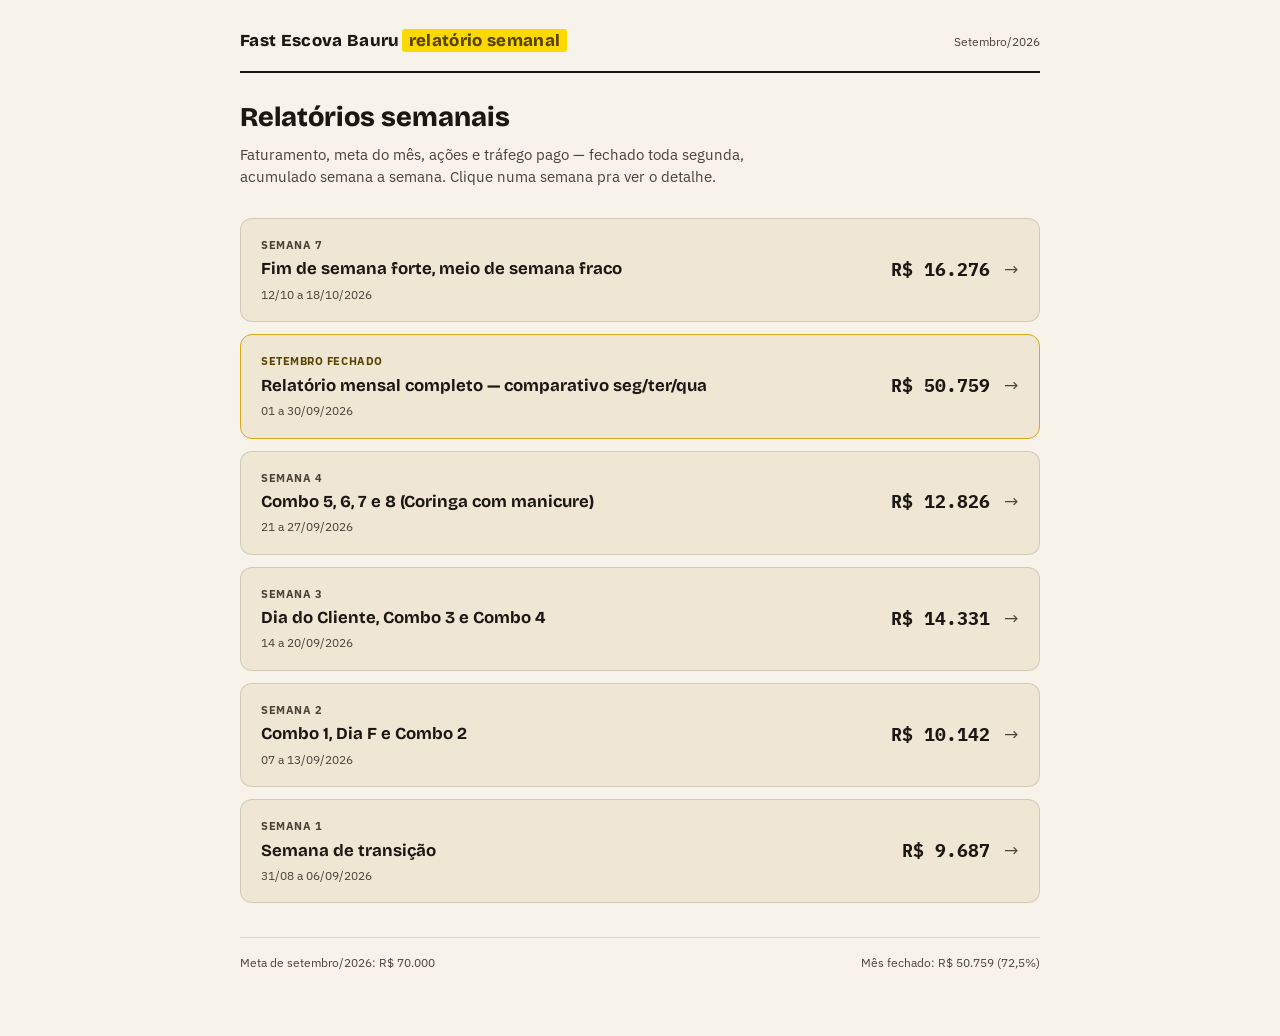
==== index.html @ acc4e612 "Semana 7 (12 a 18/10) no formato do site + meta do mês" ====
<!doctype html>
<html lang="pt-BR">
<head>
<meta charset="utf-8">
<meta name="viewport" content="width=device-width, initial-scale=1">
<title>Relatórios Semanais · Fast Escova Bauru</title>
<link rel="preconnect" href="https://fonts.googleapis.com">
<link rel="preconnect" href="https://fonts.gstatic.com" crossorigin>
<link href="https://fonts.googleapis.com/css2?family=Bricolage+Grotesque:opsz,wght@12..96,400..800&family=IBM+Plex+Sans:wght@400;500;600;700&family=IBM+Plex+Mono:wght@400;500;600&display=swap" rel="stylesheet">
<link rel="stylesheet" href="style.css">
</head>
<body>
<div class="page">

  <div class="masthead">
    <div class="brand">Fast Escova Bauru<span>relatório semanal</span></div>
    <div class="meta">Setembro/2026</div>
  </div>

  <div class="hero">
    <h1>Relatórios semanais</h1>
    <p>Faturamento, meta do mês, ações e tráfego pago — fechado toda segunda, acumulado semana a semana. Clique numa semana pra ver o detalhe.</p>
  </div>

  <div class="weeks">
    <a class="week-card" href="semana-07.html">
      <div class="wk-left">
        <span class="wk-num">Semana 7</span>
        <span class="wk-title">Fim de semana forte, meio de semana fraco</span>
        <span class="wk-range">12/10 a 18/10/2026</span>
      </div>
      <div class="wk-right">
        <span class="wk-amt num">R$ 16.276</span>
        <span class="wk-arrow">→</span>
      </div>
    </a>
    <a class="week-card" href="mensal-setembro.html" style="border-color:var(--gold); background:var(--gold-bg, var(--surface-2));">
      <div class="wk-left">
        <span class="wk-num" style="color:var(--gold-ink, inherit)">Setembro fechado</span>
        <span class="wk-title">Relatório mensal completo — comparativo seg/ter/qua</span>
        <span class="wk-range">01 a 30/09/2026</span>
      </div>
      <div class="wk-right">
        <span class="wk-amt num">R$ 50.759</span>
        <span class="wk-arrow">→</span>
      </div>
    </a>
    <a class="week-card" href="semana-04.html">
      <div class="wk-left">
        <span class="wk-num">Semana 4</span>
        <span class="wk-title">Combo 5, 6, 7 e 8 (Coringa com manicure)</span>
        <span class="wk-range">21 a 27/09/2026</span>
      </div>
      <div class="wk-right">
        <span class="wk-amt num">R$ 12.826</span>
        <span class="wk-arrow">→</span>
      </div>
    </a>
    <a class="week-card" href="semana-03.html">
      <div class="wk-left">
        <span class="wk-num">Semana 3</span>
        <span class="wk-title">Dia do Cliente, Combo 3 e Combo 4</span>
        <span class="wk-range">14 a 20/09/2026</span>
      </div>
      <div class="wk-right">
        <span class="wk-amt num">R$ 14.331</span>
        <span class="wk-arrow">→</span>
      </div>
    </a>
    <a class="week-card" href="semana-02.html">
      <div class="wk-left">
        <span class="wk-num">Semana 2</span>
        <span class="wk-title">Combo 1, Dia F e Combo 2</span>
        <span class="wk-range">07 a 13/09/2026</span>
      </div>
      <div class="wk-right">
        <span class="wk-amt num">R$ 10.142</span>
        <span class="wk-arrow">→</span>
      </div>
    </a>
    <a class="week-card" href="semana-01.html">
      <div class="wk-left">
        <span class="wk-num">Semana 1</span>
        <span class="wk-title">Semana de transição</span>
        <span class="wk-range">31/08 a 06/09/2026</span>
      </div>
      <div class="wk-right">
        <span class="wk-amt num">R$ 9.687</span>
        <span class="wk-arrow">→</span>
      </div>
    </a>
  </div>

  <footer>
    <span>Meta de setembro/2026: R$ 70.000</span>
    <span>Mês fechado: R$ 50.759 (72,5%)</span>
  </footer>

</div>
</body>
</html>
---- style.css ----
:root{
  --ink:#1C1712; --ink-soft:#4A4137;
  --cream:#F7F3EA; --cream-2:#EFE7D4; --cream-3:#E4D9C0;
  --gold:#D9A916; --gold-bright:#FCDA00; --gold-ink:#5A4300;
  --good:#3F7D53; --good-bg:#E4EEE3;
  --warn:#B5502E; --warn-bg:#F3E2D8;
  --line: rgba(28,23,18,0.14);
  --surface: var(--cream); --surface-2: var(--cream-2); --surface-3: var(--cream-3);
  --text: var(--ink); --text-soft: var(--ink-soft);
  --shadow: 0 1px 2px rgba(28,23,18,0.06), 0 6px 20px -8px rgba(28,23,18,0.18);
}
@media (prefers-color-scheme: dark){
  :root:not([data-theme="light"]){
    --ink:#F3ECDD; --ink-soft:#C9BFA9;
    --cream:#171310; --cream-2:#211B14; --cream-3:#2C2419;
    --gold:#F0C231; --gold-bright:#FCDA00; --gold-ink:#1E1600;
    --good:#7FC494; --good-bg:#1C2B20;
    --warn:#E38F63; --warn-bg:#33211A;
    --line: rgba(243,236,221,0.14);
    --surface: var(--cream); --surface-2: var(--cream-2); --surface-3: var(--cream-3);
    --text: var(--ink); --text-soft: var(--ink-soft);
    --shadow: 0 1px 2px rgba(0,0,0,0.3), 0 10px 26px -10px rgba(0,0,0,0.5);
  }
}
:root[data-theme="dark"]{
  --ink:#F3ECDD; --ink-soft:#C9BFA9;
  --cream:#171310; --cream-2:#211B14; --cream-3:#2C2419;
  --gold:#F0C231; --gold-bright:#FCDA00; --gold-ink:#1E1600;
  --good:#7FC494; --good-bg:#1C2B20;
  --warn:#E38F63; --warn-bg:#33211A;
  --line: rgba(243,236,221,0.14);
  --surface: var(--cream); --surface-2: var(--cream-2); --surface-3: var(--cream-3);
  --text: var(--ink); --text-soft: var(--ink-soft);
  --shadow: 0 1px 2px rgba(0,0,0,0.3), 0 10px 26px -10px rgba(0,0,0,0.5);
}

*{box-sizing:border-box;}
html{color-scheme: light dark;}
body{
  margin:0; background:var(--surface); color:var(--text);
  font-family:'IBM Plex Sans', ui-sans-serif, system-ui, sans-serif;
  line-height:1.5; -webkit-font-smoothing:antialiased;
}
.num{font-family:'IBM Plex Mono', ui-monospace, monospace; font-variant-numeric: tabular-nums;}
h1,h2,h3{font-family:'Bricolage Grotesque', ui-sans-serif, sans-serif; text-wrap:balance; margin:0;}

.page{max-width:840px; margin:0 auto; padding:28px 20px 64px;}

.back-link{
  display:inline-block; font-size:0.8rem; color:var(--text-soft); text-decoration:none;
  margin-bottom:14px;
}
.back-link:hover{color:var(--text); text-decoration:underline;}

/* ===== Masthead ===== */
.masthead{
  display:flex; align-items:baseline; justify-content:space-between; gap:16px;
  padding-bottom:18px; border-bottom:2px solid var(--ink); margin-bottom:24px; flex-wrap:wrap;
}
.masthead .brand{font-family:'Bricolage Grotesque'; font-weight:800; font-size:1.05rem; letter-spacing:0.02em;}
.masthead .brand span{color:var(--gold-ink); background:var(--gold-bright); padding:1px 7px; border-radius:3px; margin-left:2px;}
.masthead .meta{font-size:0.78rem; color:var(--text-soft); text-align:right;}
.masthead .meta b{color:var(--text); font-weight:600;}

.kicker{
  font-size:0.72rem; font-weight:600; letter-spacing:0.09em; text-transform:uppercase;
  color:var(--text-soft); margin:0 0 6px;
}

/* ===== KPI strip ===== */
.kpis{display:grid; grid-template-columns:repeat(4,1fr); gap:12px; margin-bottom:28px;}
.kpis.kpis-3{grid-template-columns:repeat(3,1fr);}
.kpis.kpis-5{grid-template-columns:repeat(5,1fr);}
.kpis.kpis-6{grid-template-columns:repeat(6,1fr);}
@media (max-width:900px){ .kpis.kpis-5{grid-template-columns:repeat(3,1fr);} .kpis.kpis-6{grid-template-columns:repeat(3,1fr);} }
@media (max-width:600px){ .kpis.kpis-6{grid-template-columns:repeat(2,1fr);} }
.kpi{
  background:var(--surface-2); border:1px solid var(--line); border-radius:10px;
  padding:16px 16px 14px; display:flex; flex-direction:column; gap:4px;
}
.kpi .label{font-size:0.7rem; font-weight:600; letter-spacing:0.04em; text-transform:uppercase; color:var(--text-soft);}
.kpi .value{font-size:1.5rem; font-weight:600; line-height:1.1;}
.kpi .value .unit{font-size:0.85rem; font-weight:500; color:var(--text-soft);}
.kpi .sub{font-size:0.76rem; color:var(--text-soft);}
.pill{
  display:inline-flex; align-items:center; gap:5px; font-size:0.72rem; font-weight:600;
  padding:2px 8px; border-radius:999px; width:fit-content;
}
.pill.good{background:var(--good-bg); color:var(--good);}
.pill.warn{background:var(--warn-bg); color:var(--warn);}
.pill.gold{background:var(--gold-bright); color:var(--gold-ink);}

/* ===== Section ===== */
section{margin-bottom:30px;}
section > h2{font-size:1.15rem; font-weight:700; margin-bottom:4px;}
section > .dek{font-size:0.85rem; color:var(--text-soft); margin-bottom:14px; max-width:60ch;}

/* ===== Comparativo (bar chart) ===== */
.compare{
  background:var(--surface-2); border:1px solid var(--line); border-radius:12px; padding:18px 20px;
}
.bar-row{display:flex; align-items:center; gap:14px; margin-bottom:14px;}
.bar-row:last-child{margin-bottom:0;}
.bar-row .bar-label{width:118px; flex:none; font-size:0.8rem; color:var(--text-soft);}
.bar-track{flex:1; height:26px; background:var(--surface-3); border-radius:6px; overflow:hidden; position:relative;}
.bar-fill{height:100%; border-radius:6px 0 0 6px; display:flex; align-items:center;}
.bar-fill.s1{background:var(--text-soft); opacity:0.55;}
.bar-fill.s2{background:var(--gold-bright);}
.bar-value{width:118px; flex:none; text-align:right; font-size:0.92rem; font-weight:600;}
.compare-foot{
  display:flex; justify-content:space-between; align-items:center; margin-top:14px;
  padding-top:12px; border-top:1px dashed var(--line); font-size:0.8rem; color:var(--text-soft);
}
.compare-foot .delta{color:var(--good); font-weight:700; font-size:0.95rem;}

/* ===== Meta progress ===== */
.meta-box{background:var(--surface-2); border:1px solid var(--line); border-radius:12px; padding:18px 20px;}
.meta-top{display:flex; justify-content:space-between; align-items:baseline; margin-bottom:10px; flex-wrap:wrap; gap:6px;}
.meta-top .amt{font-size:1.3rem; font-weight:700;}
.meta-top .amt .of{font-size:0.95rem; font-weight:500; color:var(--text-soft);}
.meta-track{height:14px; background:var(--surface-3); border-radius:999px; overflow:hidden; position:relative; margin-bottom:8px;}
.meta-fill{height:100%; background:linear-gradient(90deg, var(--gold), var(--gold-bright)); border-radius:999px;}
.meta-marker{position:absolute; top:-4px; bottom:-4px; width:2px; background:var(--ink); opacity:0.55;}
.meta-legend{display:flex; justify-content:space-between; font-size:0.74rem; color:var(--text-soft);}
.meta-proj{
  display:flex; gap:18px; margin-top:14px; padding-top:14px; border-top:1px dashed var(--line);
  flex-wrap:wrap;
}
.meta-proj .item{flex:1; min-width:140px;}
.meta-proj .item .k{font-size:0.7rem; text-transform:uppercase; letter-spacing:0.04em; color:var(--text-soft); margin-bottom:2px;}
.meta-proj .item .v{font-size:1.02rem; font-weight:600;}

/* ===== Ações cards ===== */
.acoes{display:grid; grid-template-columns:repeat(4,1fr); gap:12px;}
.acao-card{
  background:var(--surface-2); border:1px solid var(--line); border-radius:12px;
  padding:16px; display:flex; flex-direction:column; gap:8px; border-top:3px solid var(--stripe, var(--gold-bright));
}
.acao-card .tag{font-size:0.68rem; font-weight:700; text-transform:uppercase; letter-spacing:0.05em; color:var(--text-soft);}
.acao-card h3{font-size:0.98rem; font-weight:700;}
.acao-card .headline{font-size:1.35rem; font-weight:700; font-family:'IBM Plex Mono'; line-height:1;}
.acao-card .headline .small{font-size:0.85rem; font-weight:500; color:var(--text-soft); font-family:'IBM Plex Sans';}
.acao-card p{font-size:0.79rem; color:var(--text-soft); margin:0;}

/* ===== Traffic table ===== */
.traf-wrap{overflow-x:auto; border:1px solid var(--line); border-radius:12px;}
table.traf{width:100%; border-collapse:collapse; min-width:520px; background:var(--surface-2);}
table.traf th, table.traf td{padding:10px 14px; text-align:left; font-size:0.82rem; border-bottom:1px solid var(--line);}
table.traf th{font-size:0.68rem; text-transform:uppercase; letter-spacing:0.04em; color:var(--text-soft); font-weight:600;}
table.traf td.num, table.traf th.num{text-align:right; font-family:'IBM Plex Mono';}
table.traf tr:last-child td{border-bottom:none;}
table.traf tr.total td{font-weight:700; background:var(--surface-3);}
table.traf td.delta-up{color:var(--warn); font-size:0.72rem;}
table.traf td.delta-down{color:var(--good); font-size:0.72rem;}
.imposto-note{
  margin-top:10px; font-size:0.78rem; color:var(--text-soft); display:flex; gap:8px; align-items:flex-start;
  background:var(--warn-bg); color:var(--warn); padding:10px 12px; border-radius:8px;
}
.imposto-note b{font-weight:700;}
.imposto-note.info{background:var(--good-bg); color:var(--good);}

/* ===== WhatsApp block ===== */
.wa-block{
  background:var(--ink); color:var(--cream); border-radius:14px; padding:20px 22px; position:relative;
}
.wa-block .wa-head{display:flex; justify-content:space-between; align-items:center; margin-bottom:12px;}
.wa-block .wa-head h2{color:var(--cream); font-size:1.02rem;}
.wa-block .wa-body{font-size:0.86rem; line-height:1.65; white-space:pre-wrap; color:var(--cream); opacity:0.92;}
.copy-btn{
  font-family:'IBM Plex Sans'; font-size:0.76rem; font-weight:600; letter-spacing:0.02em;
  background:var(--gold-bright); color:var(--gold-ink); border:none; border-radius:7px;
  padding:7px 13px; cursor:pointer; transition:transform 0.12s ease, filter 0.12s ease;
}
.copy-btn:hover{filter:brightness(1.05);}
.copy-btn:active{transform:scale(0.97);}
.copy-btn:focus-visible{outline:2px solid var(--gold-bright); outline-offset:2px;}

/* ===== Semana que entra ===== */
.proxima{
  display:flex; gap:14px; align-items:flex-start; background:var(--surface-2);
  border:1px solid var(--line); border-radius:12px; padding:16px 18px;
}
.proxima .chip{
  flex:none; width:44px; height:44px; border-radius:10px; background:var(--gold-bright);
  display:flex; align-items:center; justify-content:center; font-size:1.2rem;
}
.proxima p{margin:0; font-size:0.86rem; color:var(--text-soft);}
.proxima strong{color:var(--text);}

footer{
  margin-top:34px; padding-top:16px; border-top:1px solid var(--line);
  font-size:0.72rem; color:var(--text-soft); display:flex; justify-content:space-between; flex-wrap:wrap; gap:8px;
}

/* ===== Index / landing page ===== */
.hero{padding-bottom:22px; margin-bottom:8px;}
.hero h1{font-size:1.7rem; font-weight:800; margin-bottom:6px;}
.hero p{font-size:0.92rem; color:var(--text-soft); max-width:56ch; margin:0;}
.weeks{display:flex; flex-direction:column; gap:12px;}
.week-card{
  display:flex; align-items:center; justify-content:space-between; gap:16px;
  background:var(--surface-2); border:1px solid var(--line); border-radius:12px;
  padding:18px 20px; text-decoration:none; color:var(--text);
  transition:border-color 0.15s ease, transform 0.15s ease;
}
.week-card:hover{border-color:var(--gold); transform:translateY(-1px);}
.week-card .wk-left{display:flex; flex-direction:column; gap:3px;}
.week-card .wk-num{font-size:0.68rem; font-weight:700; text-transform:uppercase; letter-spacing:0.05em; color:var(--text-soft);}
.week-card .wk-title{font-size:1.05rem; font-weight:700; font-family:'Bricolage Grotesque';}
.week-card .wk-range{font-size:0.78rem; color:var(--text-soft);}
.week-card .wk-right{display:flex; align-items:center; gap:14px; flex:none;}
.week-card .wk-amt{font-size:1.1rem; font-weight:700; font-family:'IBM Plex Mono';}
.week-card .wk-arrow{font-size:1.1rem; color:var(--text-soft);}

@media (max-width:700px){
  .kpis{grid-template-columns:1fr 1fr;}
  .kpis.kpis-3{grid-template-columns:1fr 1fr;}
  .acoes{grid-template-columns:1fr 1fr;}
}
@media (max-width:600px){
  .acoes{grid-template-columns:1fr;}
  .bar-row{flex-wrap:wrap;}
  .bar-label, .bar-value{width:auto;}
  .week-card{flex-direction:column; align-items:flex-start;}
}

.btn-sug{display:inline-block;margin-top:8px;padding:6px 11px;border-radius:7px;background:var(--gold-bright);color:var(--gold-ink);font-size:0.74rem;font-weight:700;text-decoration:none;}
.btn-sug:hover{filter:brightness(1.05);}
html{scroll-behavior:smooth;}
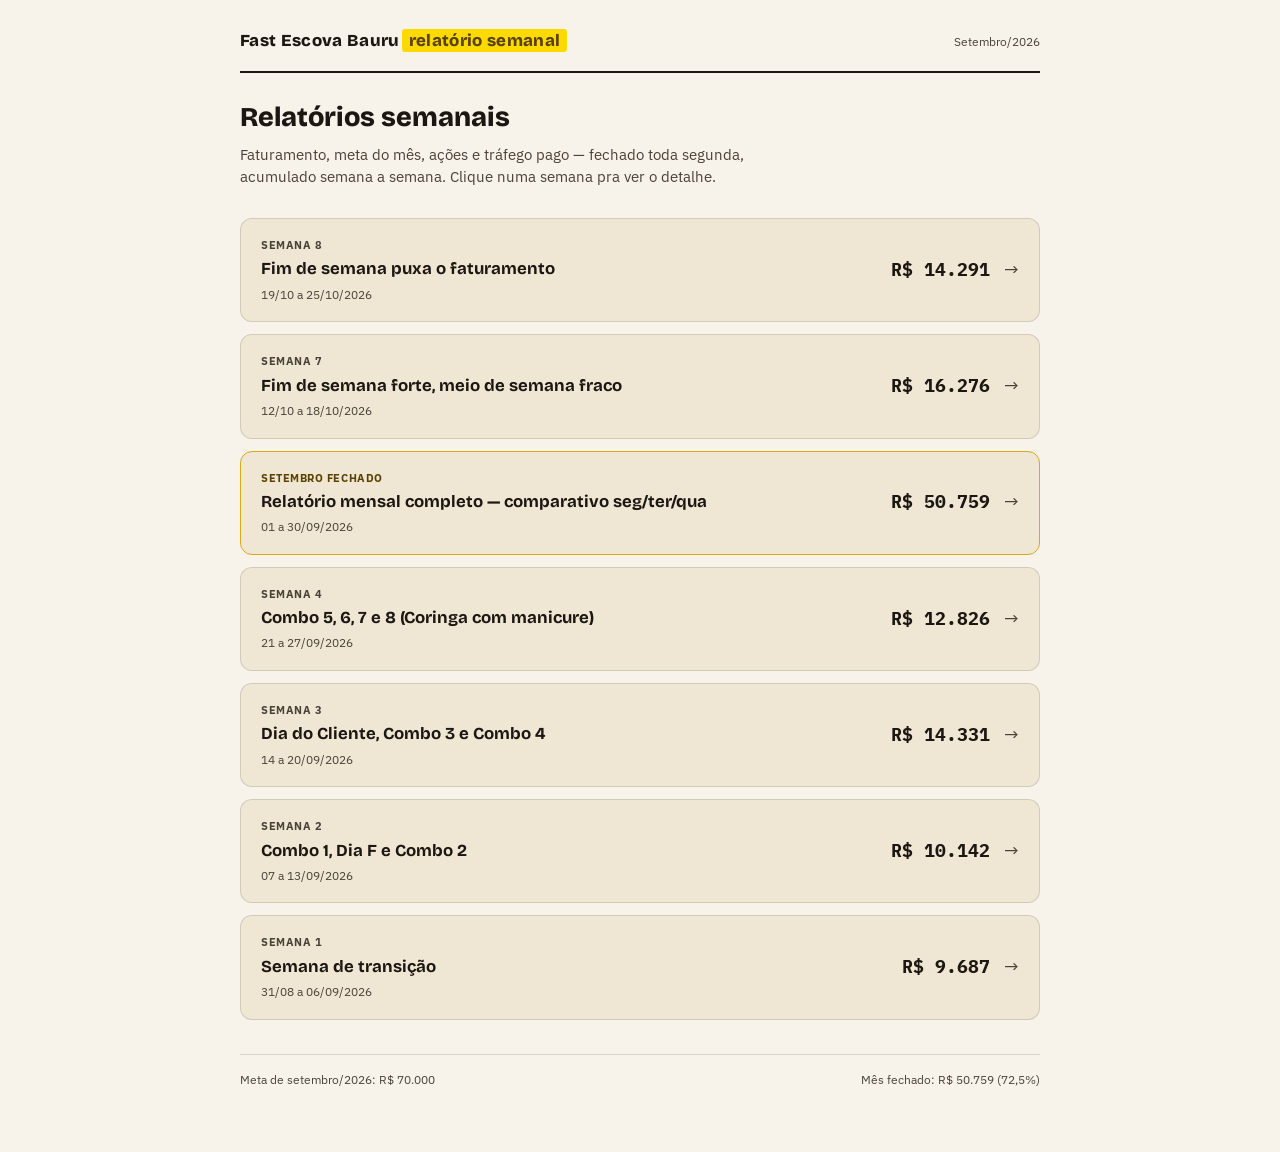
==== commit aaec3636: "Semana 8 (19 a 25/10)" ====
--- a/index.html
+++ b/index.html
@@ -23,6 +23,17 @@
   </div>
 
   <div class="weeks">
+    <a class="week-card" href="semana-08.html">
+      <div class="wk-left">
+        <span class="wk-num">Semana 8</span>
+        <span class="wk-title">Fim de semana puxa o faturamento</span>
+        <span class="wk-range">19/10 a 25/10/2026</span>
+      </div>
+      <div class="wk-right">
+        <span class="wk-amt num">R$ 14.291</span>
+        <span class="wk-arrow">→</span>
+      </div>
+    </a>
     <a class="week-card" href="semana-07.html">
       <div class="wk-left">
         <span class="wk-num">Semana 7</span>
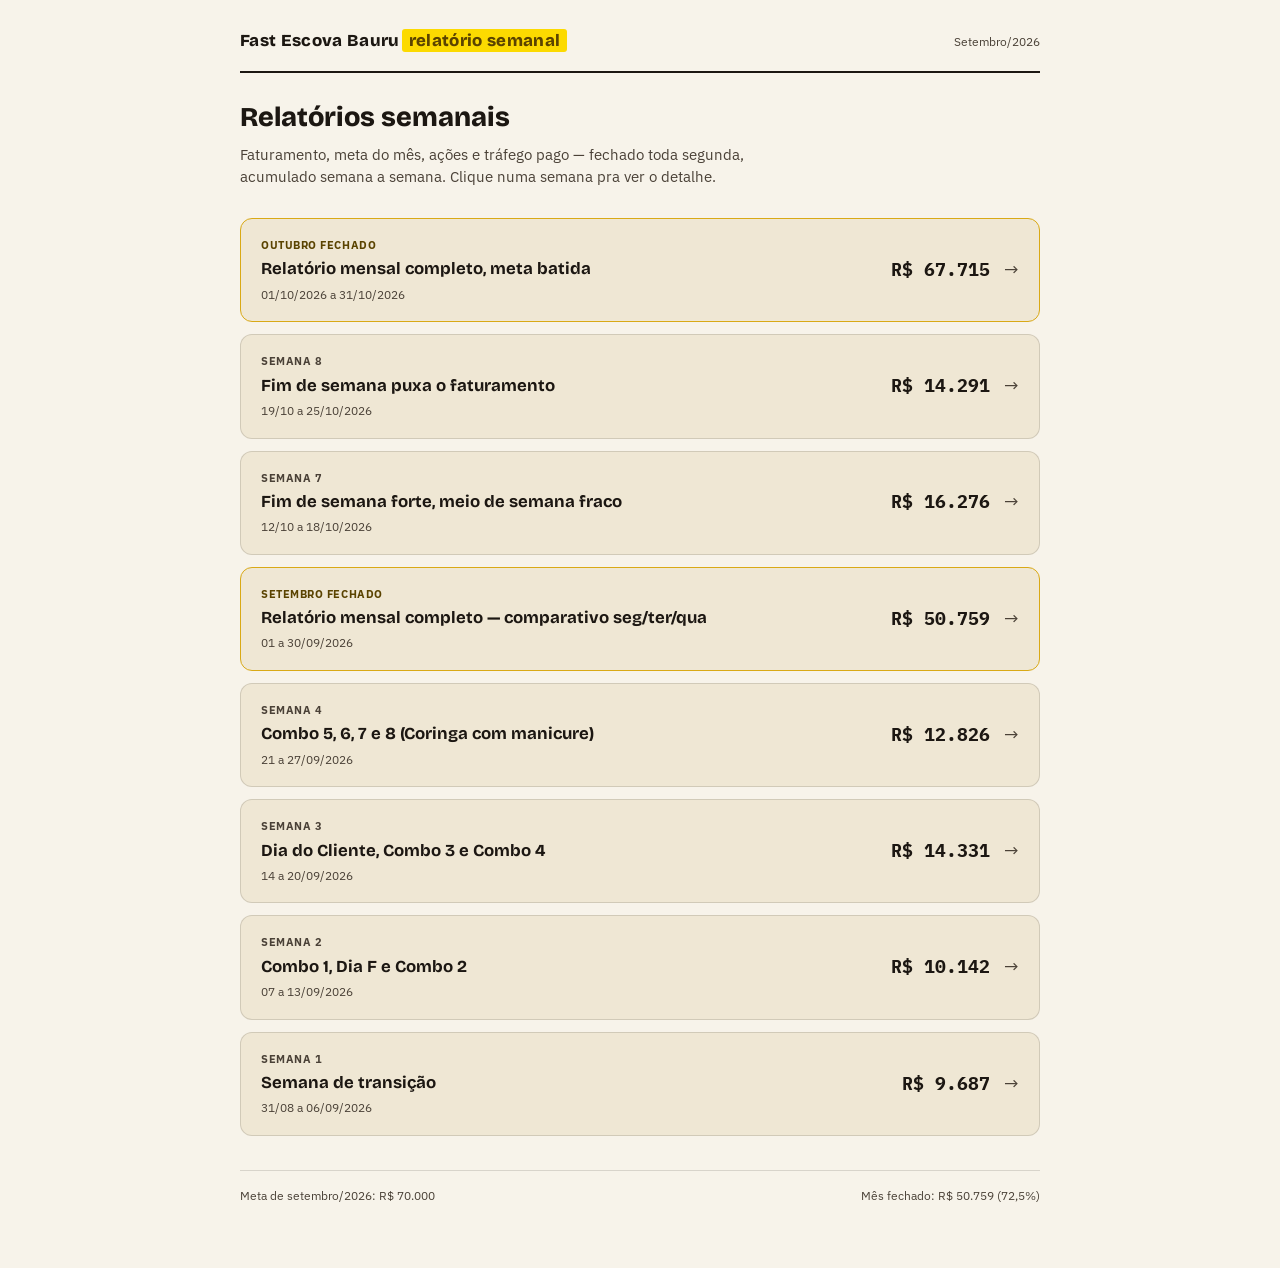
==== commit 2c6272d2: "Relatório mensal de outubro/2026" ====
--- a/index.html
+++ b/index.html
@@ -23,6 +23,17 @@
   </div>
 
   <div class="weeks">
+    <a class="week-card" href="mensal-outubro.html" style="border-color:var(--gold); background:var(--gold-bg, var(--surface-2));">
+      <div class="wk-left">
+        <span class="wk-num" style="color:var(--gold-ink, inherit)">Outubro fechado</span>
+        <span class="wk-title">Relatório mensal completo, meta batida</span>
+        <span class="wk-range">01/10/2026 a 31/10/2026</span>
+      </div>
+      <div class="wk-right">
+        <span class="wk-amt num">R$ 67.715</span>
+        <span class="wk-arrow">→</span>
+      </div>
+    </a>
     <a class="week-card" href="semana-08.html">
       <div class="wk-left">
         <span class="wk-num">Semana 8</span>
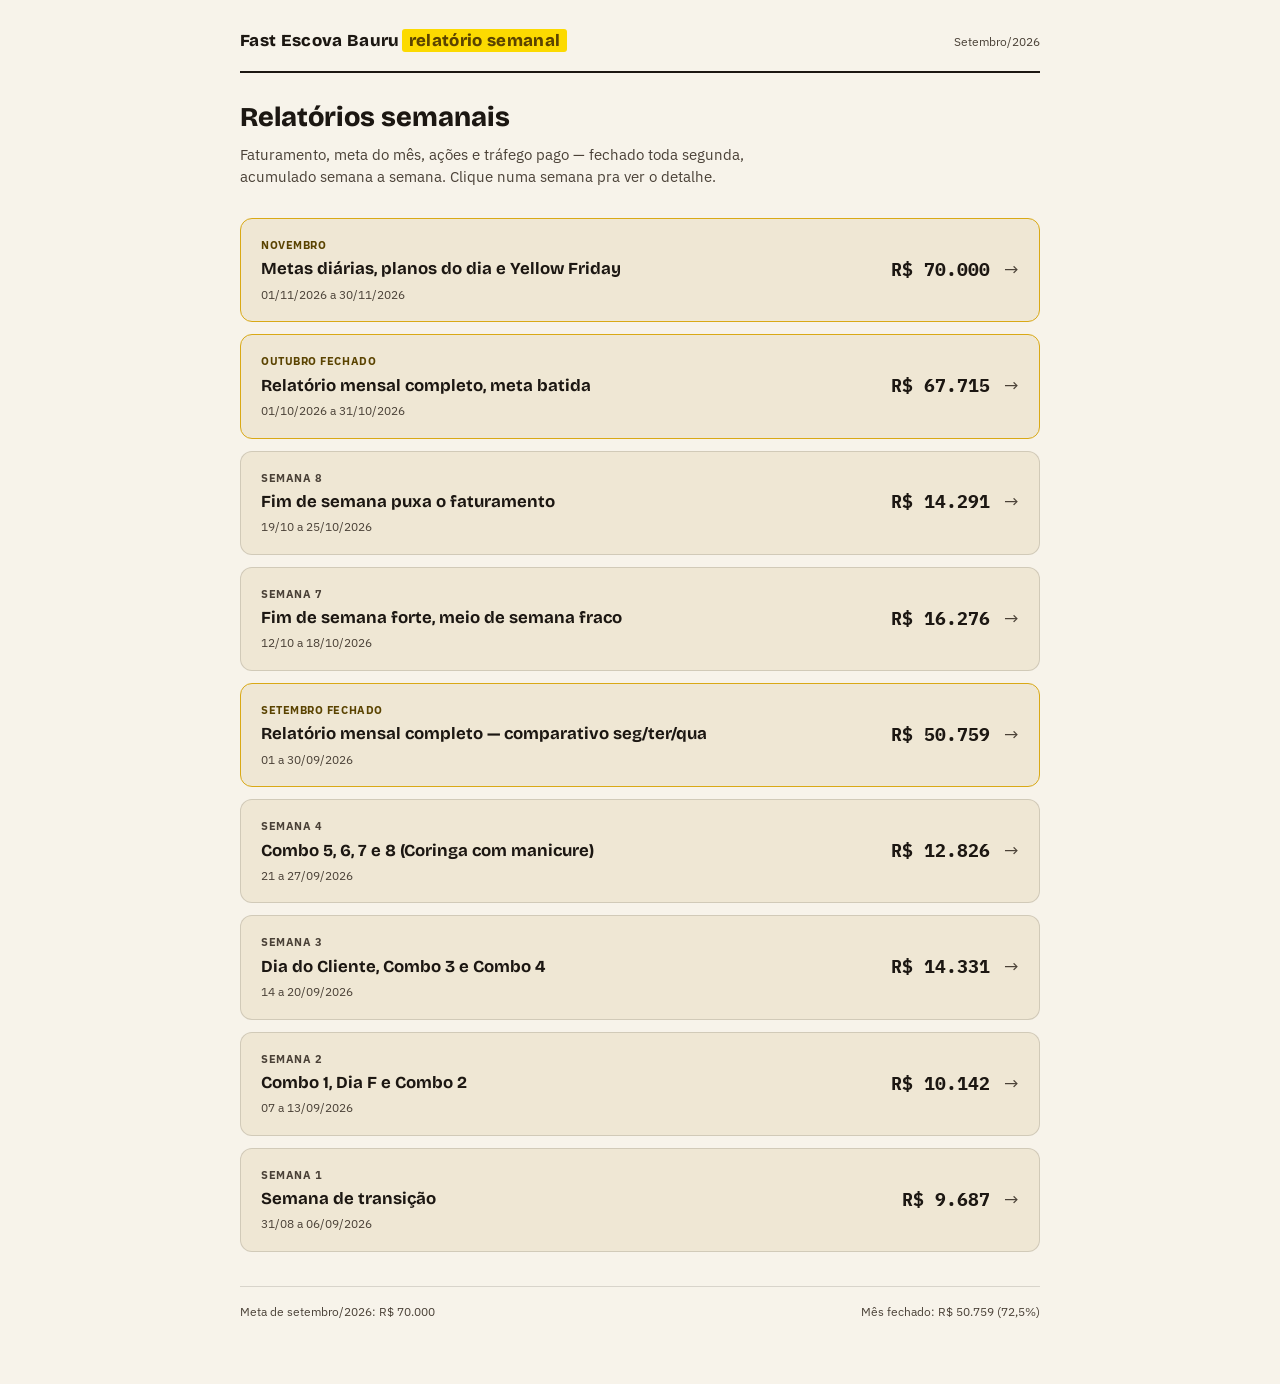
==== commit fb0805d0: "Metas diárias de novembro (70/80/90 mil), planos do dia e PDFs do mês Co-Authored-By: Claude Sonnet " ====
--- a/index.html
+++ b/index.html
@@ -23,6 +23,17 @@
   </div>
 
   <div class="weeks">
+    <a class="week-card" href="novembro.html" style="border-color:var(--gold); background:var(--gold-bg, var(--surface-2));">
+      <div class="wk-left">
+        <span class="wk-num" style="color:var(--gold-ink, inherit)">Novembro</span>
+        <span class="wk-title">Metas diárias, planos do dia e Yellow Friday</span>
+        <span class="wk-range">01/11/2026 a 30/11/2026</span>
+      </div>
+      <div class="wk-right">
+        <span class="wk-amt num">R$ 70.000</span>
+        <span class="wk-arrow">→</span>
+      </div>
+    </a>
     <a class="week-card" href="mensal-outubro.html" style="border-color:var(--gold); background:var(--gold-bg, var(--surface-2));">
       <div class="wk-left">
         <span class="wk-num" style="color:var(--gold-ink, inherit)">Outubro fechado</span>
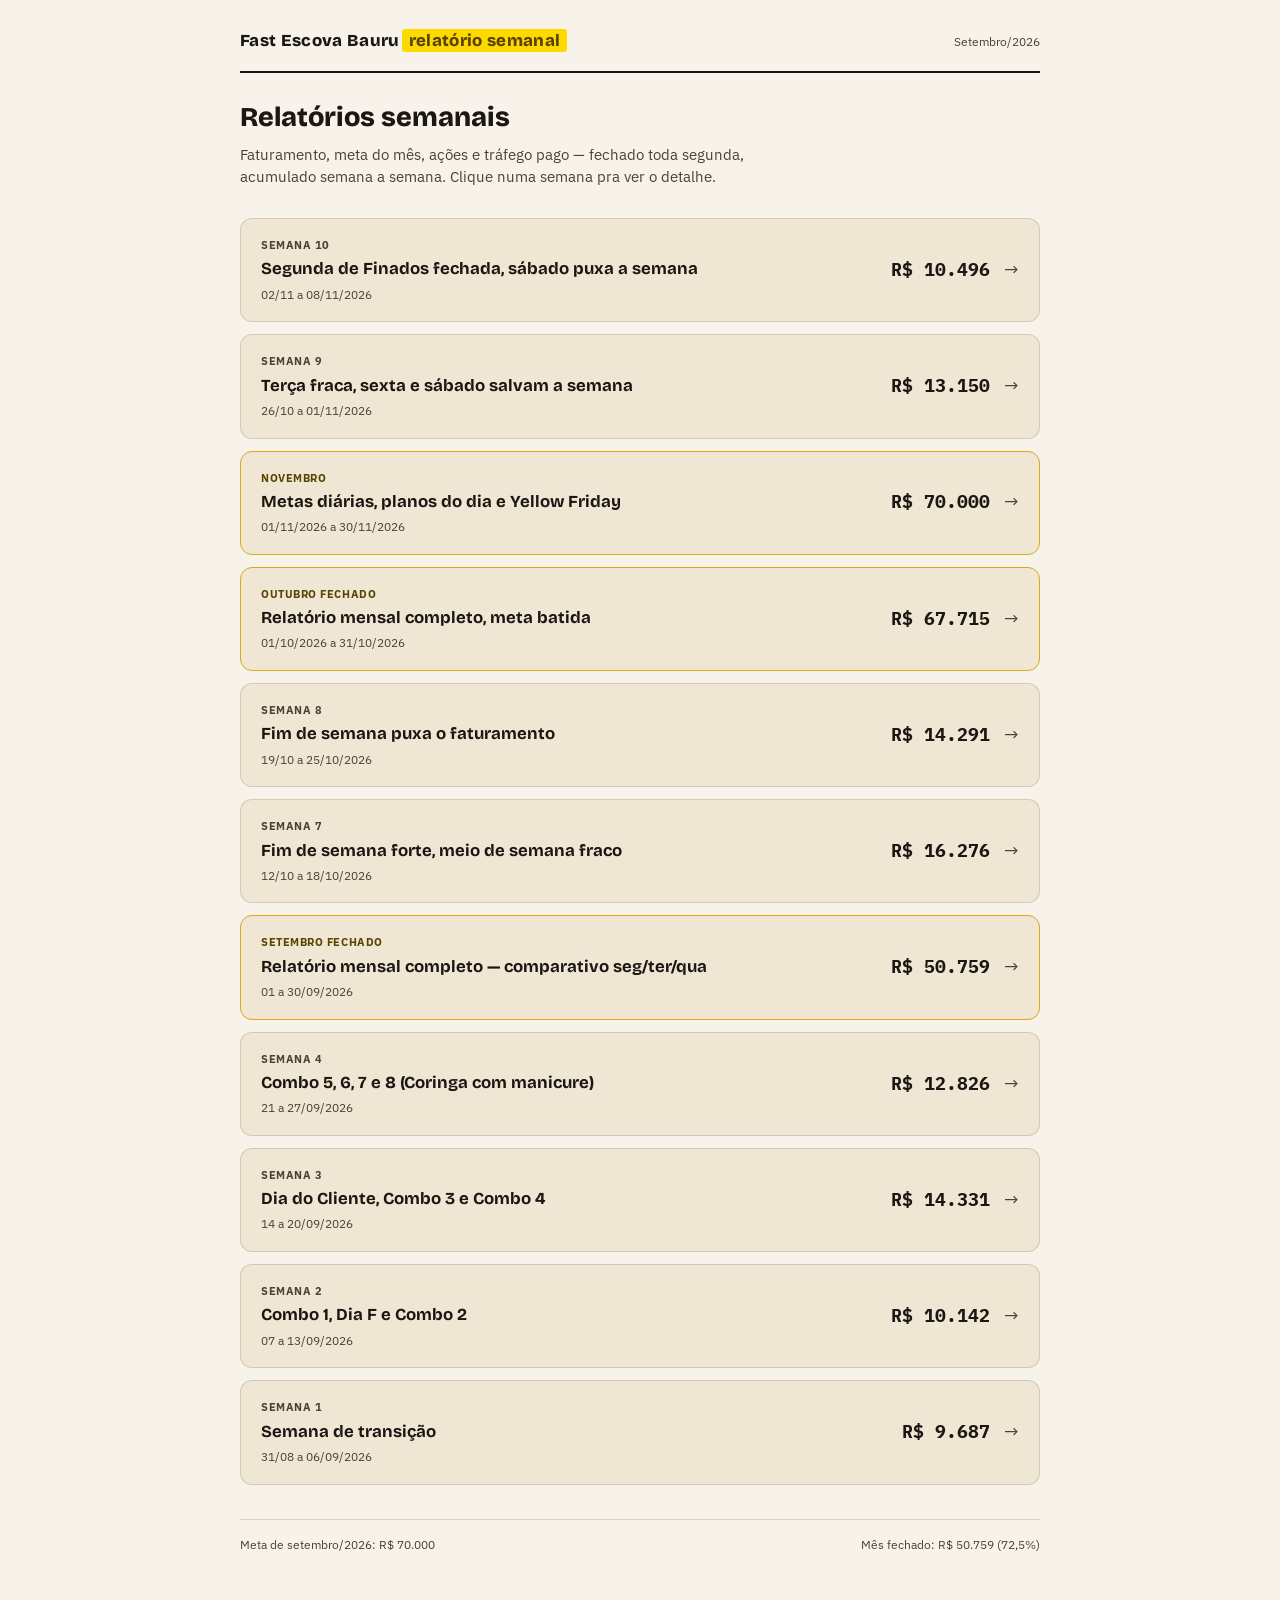
==== commit 2853f6d5: "Relatorios semanais: Semana 9 (26/10 a 01/11) e Semana 10 (02 a 08/11)" ====
--- a/index.html
+++ b/index.html
@@ -23,6 +23,28 @@
   </div>
 
   <div class="weeks">
+    <a class="week-card" href="semana-10.html">
+      <div class="wk-left">
+        <span class="wk-num">Semana 10</span>
+        <span class="wk-title">Segunda de Finados fechada, sábado puxa a semana</span>
+        <span class="wk-range">02/11 a 08/11/2026</span>
+      </div>
+      <div class="wk-right">
+        <span class="wk-amt num">R$ 10.496</span>
+        <span class="wk-arrow">→</span>
+      </div>
+    </a>
+    <a class="week-card" href="semana-09.html">
+      <div class="wk-left">
+        <span class="wk-num">Semana 9</span>
+        <span class="wk-title">Terça fraca, sexta e sábado salvam a semana</span>
+        <span class="wk-range">26/10 a 01/11/2026</span>
+      </div>
+      <div class="wk-right">
+        <span class="wk-amt num">R$ 13.150</span>
+        <span class="wk-arrow">→</span>
+      </div>
+    </a>
     <a class="week-card" href="novembro.html" style="border-color:var(--gold); background:var(--gold-bg, var(--surface-2));">
       <div class="wk-left">
         <span class="wk-num" style="color:var(--gold-ink, inherit)">Novembro</span>
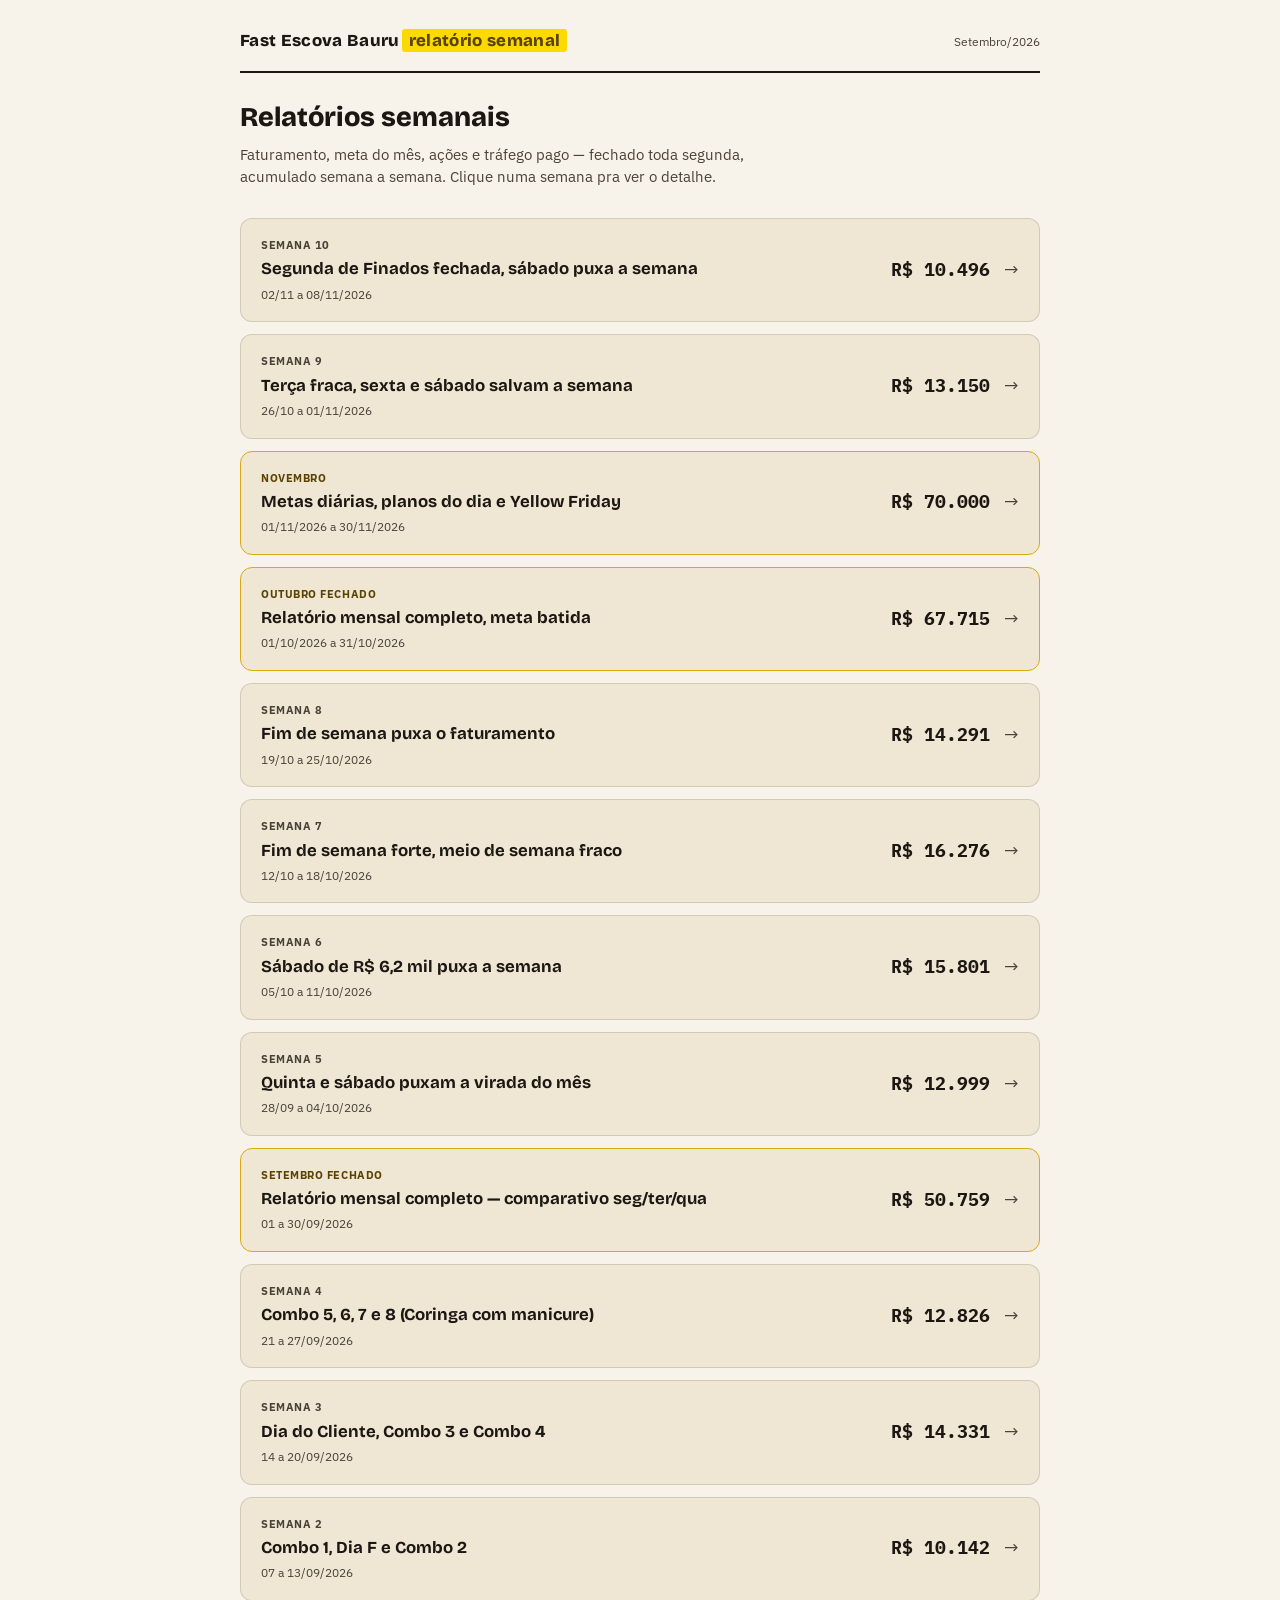
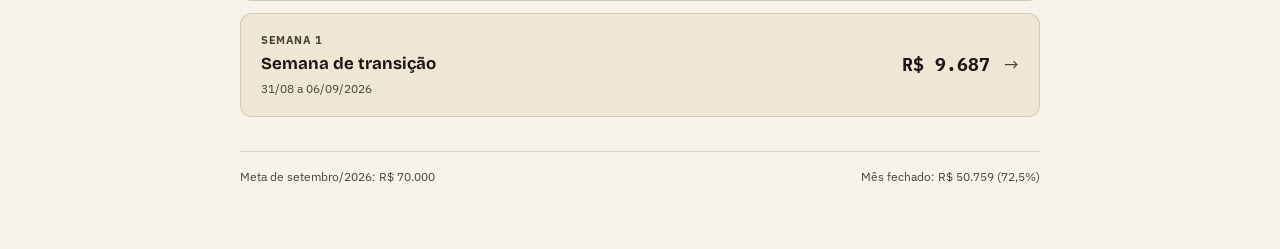
==== commit 3cfc930b: "Relatorios semanais: Semana 5 (28/09 a 04/10) e Semana 6 (05 a 11/10); corrige texto 'alta seguida'" ====
--- a/index.html
+++ b/index.html
@@ -89,6 +89,28 @@
         <span class="wk-arrow">→</span>
       </div>
     </a>
+    <a class="week-card" href="semana-06.html">
+      <div class="wk-left">
+        <span class="wk-num">Semana 6</span>
+        <span class="wk-title">Sábado de R$ 6,2 mil puxa a semana</span>
+        <span class="wk-range">05/10 a 11/10/2026</span>
+      </div>
+      <div class="wk-right">
+        <span class="wk-amt num">R$ 15.801</span>
+        <span class="wk-arrow">→</span>
+      </div>
+    </a>
+    <a class="week-card" href="semana-05.html">
+      <div class="wk-left">
+        <span class="wk-num">Semana 5</span>
+        <span class="wk-title">Quinta e sábado puxam a virada do mês</span>
+        <span class="wk-range">28/09 a 04/10/2026</span>
+      </div>
+      <div class="wk-right">
+        <span class="wk-amt num">R$ 12.999</span>
+        <span class="wk-arrow">→</span>
+      </div>
+    </a>
     <a class="week-card" href="mensal-setembro.html" style="border-color:var(--gold); background:var(--gold-bg, var(--surface-2));">
       <div class="wk-left">
         <span class="wk-num" style="color:var(--gold-ink, inherit)">Setembro fechado</span>
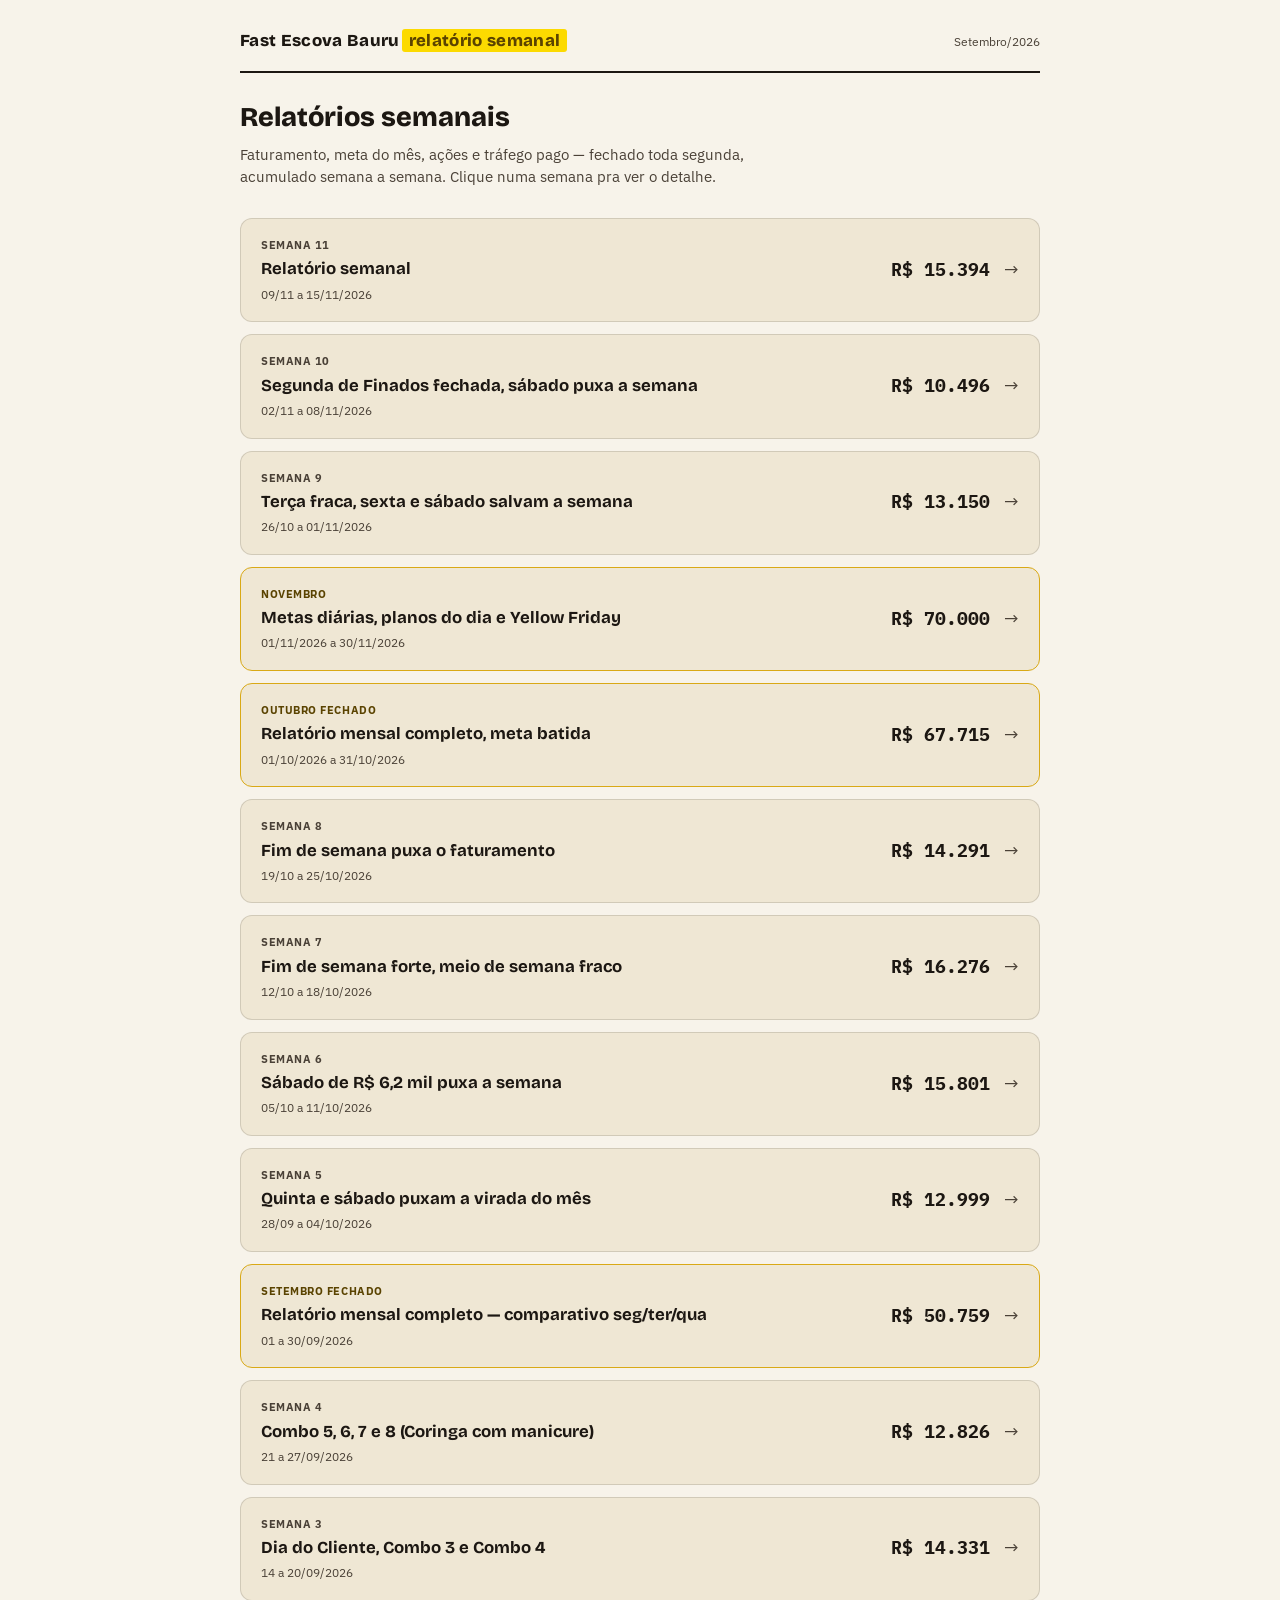
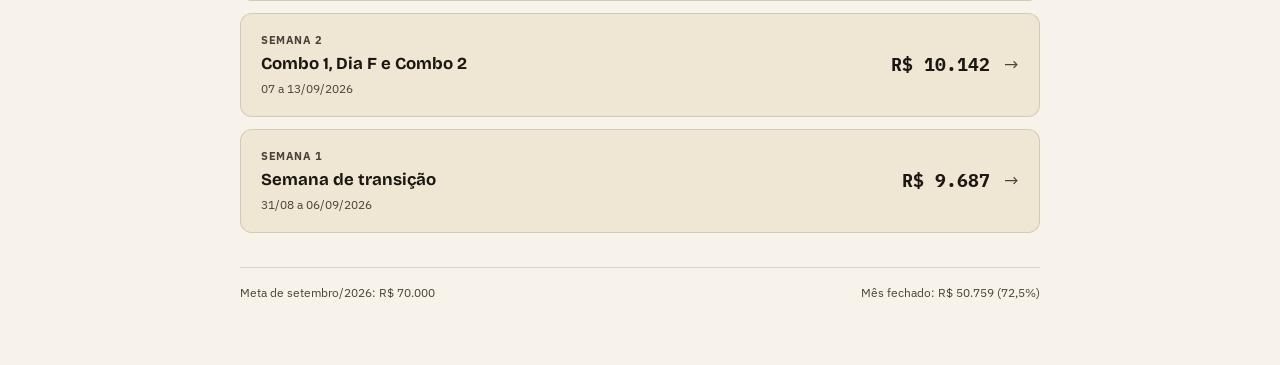
==== commit 42b33664: "Relatório semana 11 (09/11 a 15/11/2026)" ====
--- a/index.html
+++ b/index.html
@@ -23,6 +23,17 @@
   </div>
 
   <div class="weeks">
+    <a class="week-card" href="semana-11.html">
+      <div class="wk-left">
+        <span class="wk-num">Semana 11</span>
+        <span class="wk-title">Relatório semanal</span>
+        <span class="wk-range">09/11 a 15/11/2026</span>
+      </div>
+      <div class="wk-right">
+        <span class="wk-amt num">R$ 15.394</span>
+        <span class="wk-arrow">→</span>
+      </div>
+    </a>
     <a class="week-card" href="semana-10.html">
       <div class="wk-left">
         <span class="wk-num">Semana 10</span>
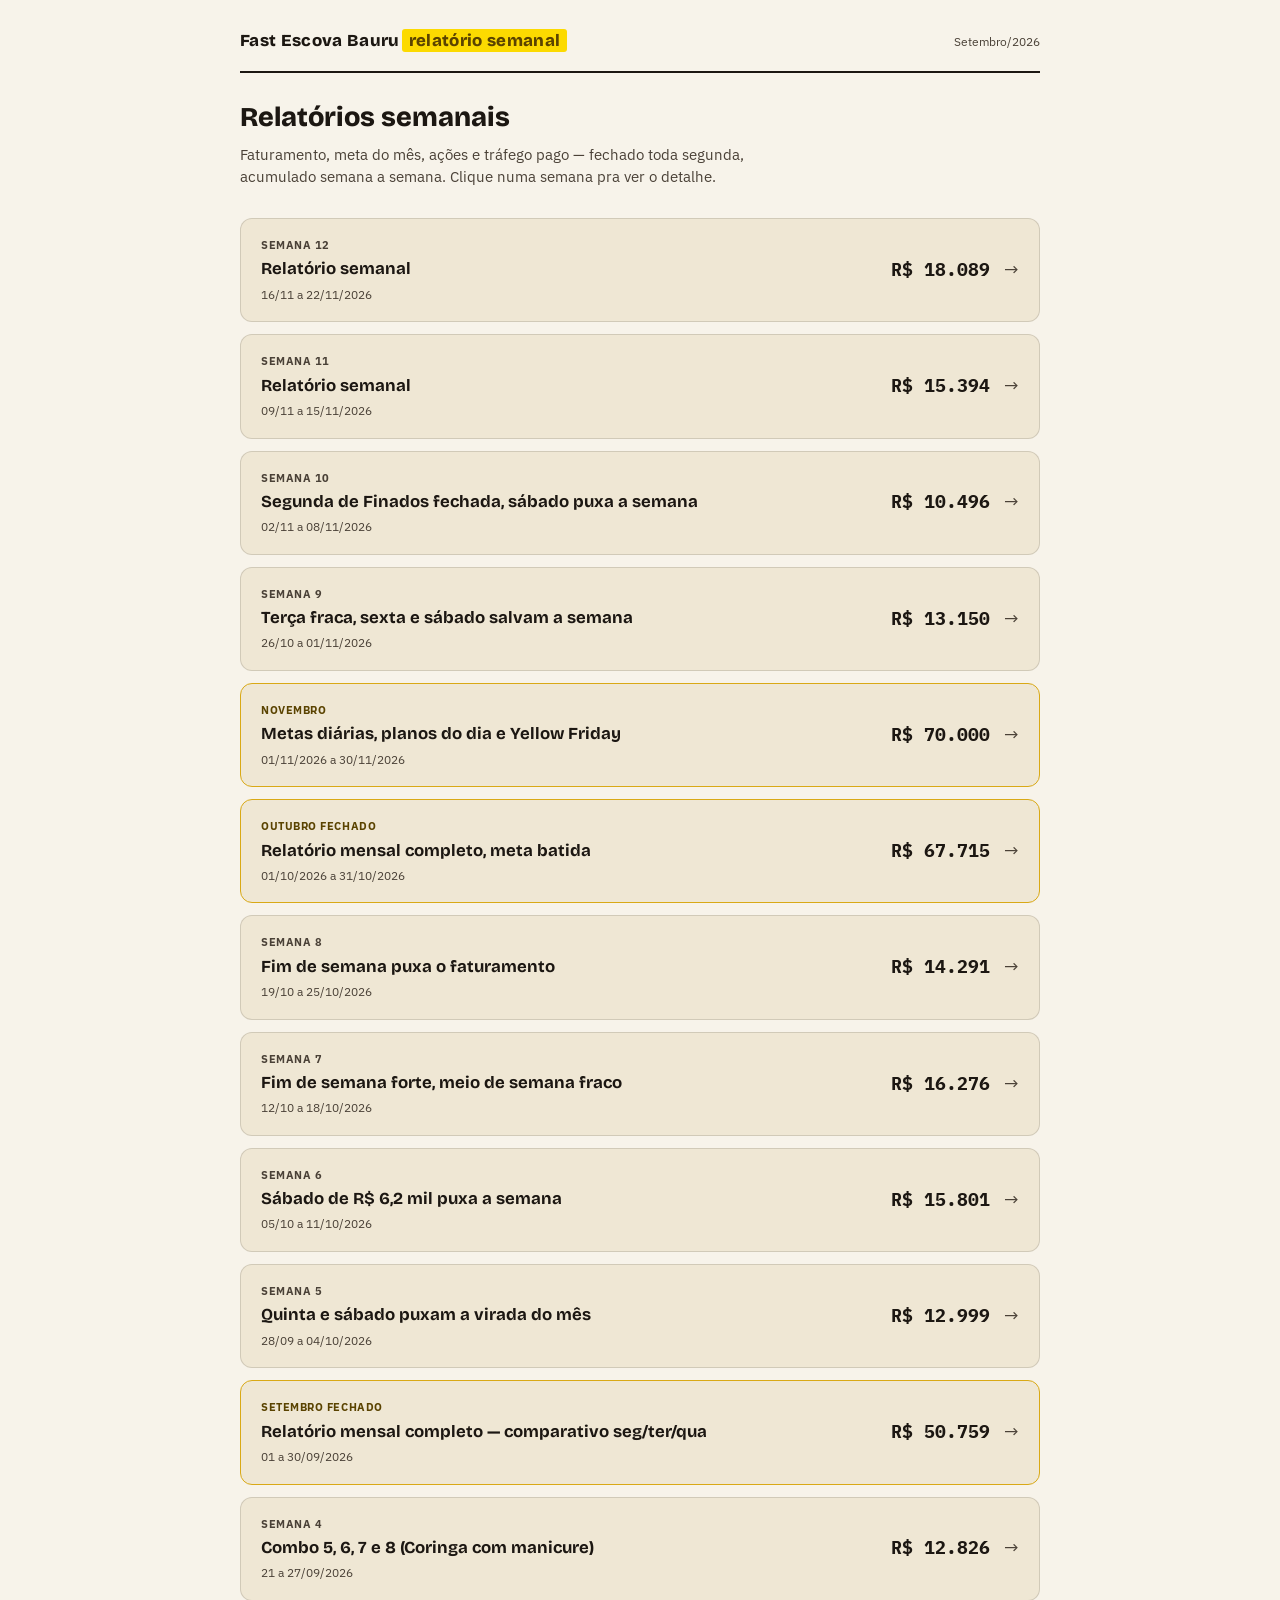
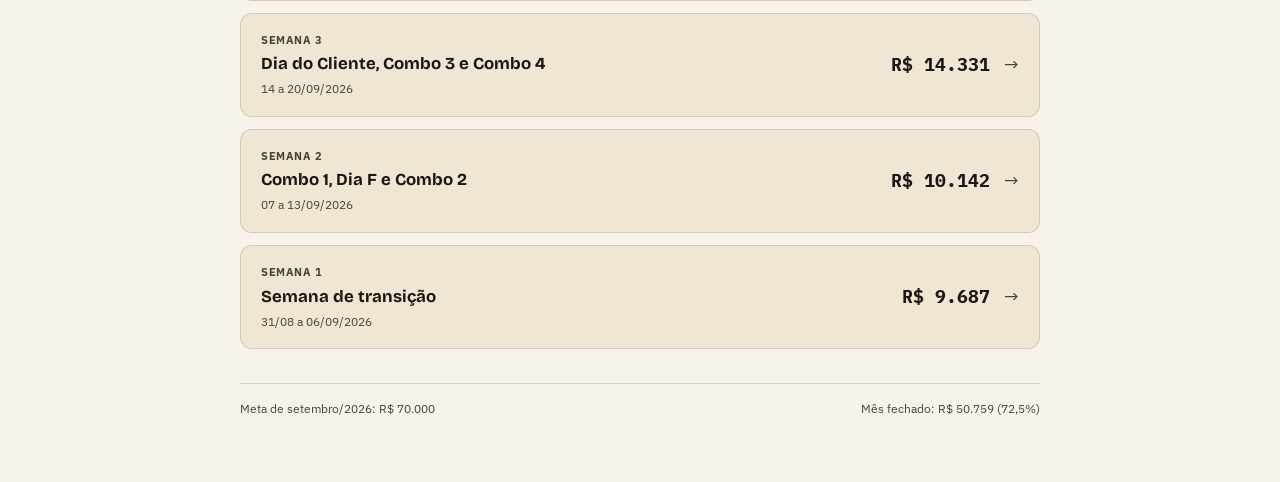
==== commit 6851762e: "Semana 12 (16/11 a 22/11): relatório semanal com conferência de vouchers e comissão Co-Authored-By: " ====
--- a/index.html
+++ b/index.html
@@ -23,6 +23,17 @@
   </div>
 
   <div class="weeks">
+    <a class="week-card" href="semana-12.html">
+      <div class="wk-left">
+        <span class="wk-num">Semana 12</span>
+        <span class="wk-title">Relatório semanal</span>
+        <span class="wk-range">16/11 a 22/11/2026</span>
+      </div>
+      <div class="wk-right">
+        <span class="wk-amt num">R$ 18.089</span>
+        <span class="wk-arrow">→</span>
+      </div>
+    </a>
     <a class="week-card" href="semana-11.html">
       <div class="wk-left">
         <span class="wk-num">Semana 11</span>
